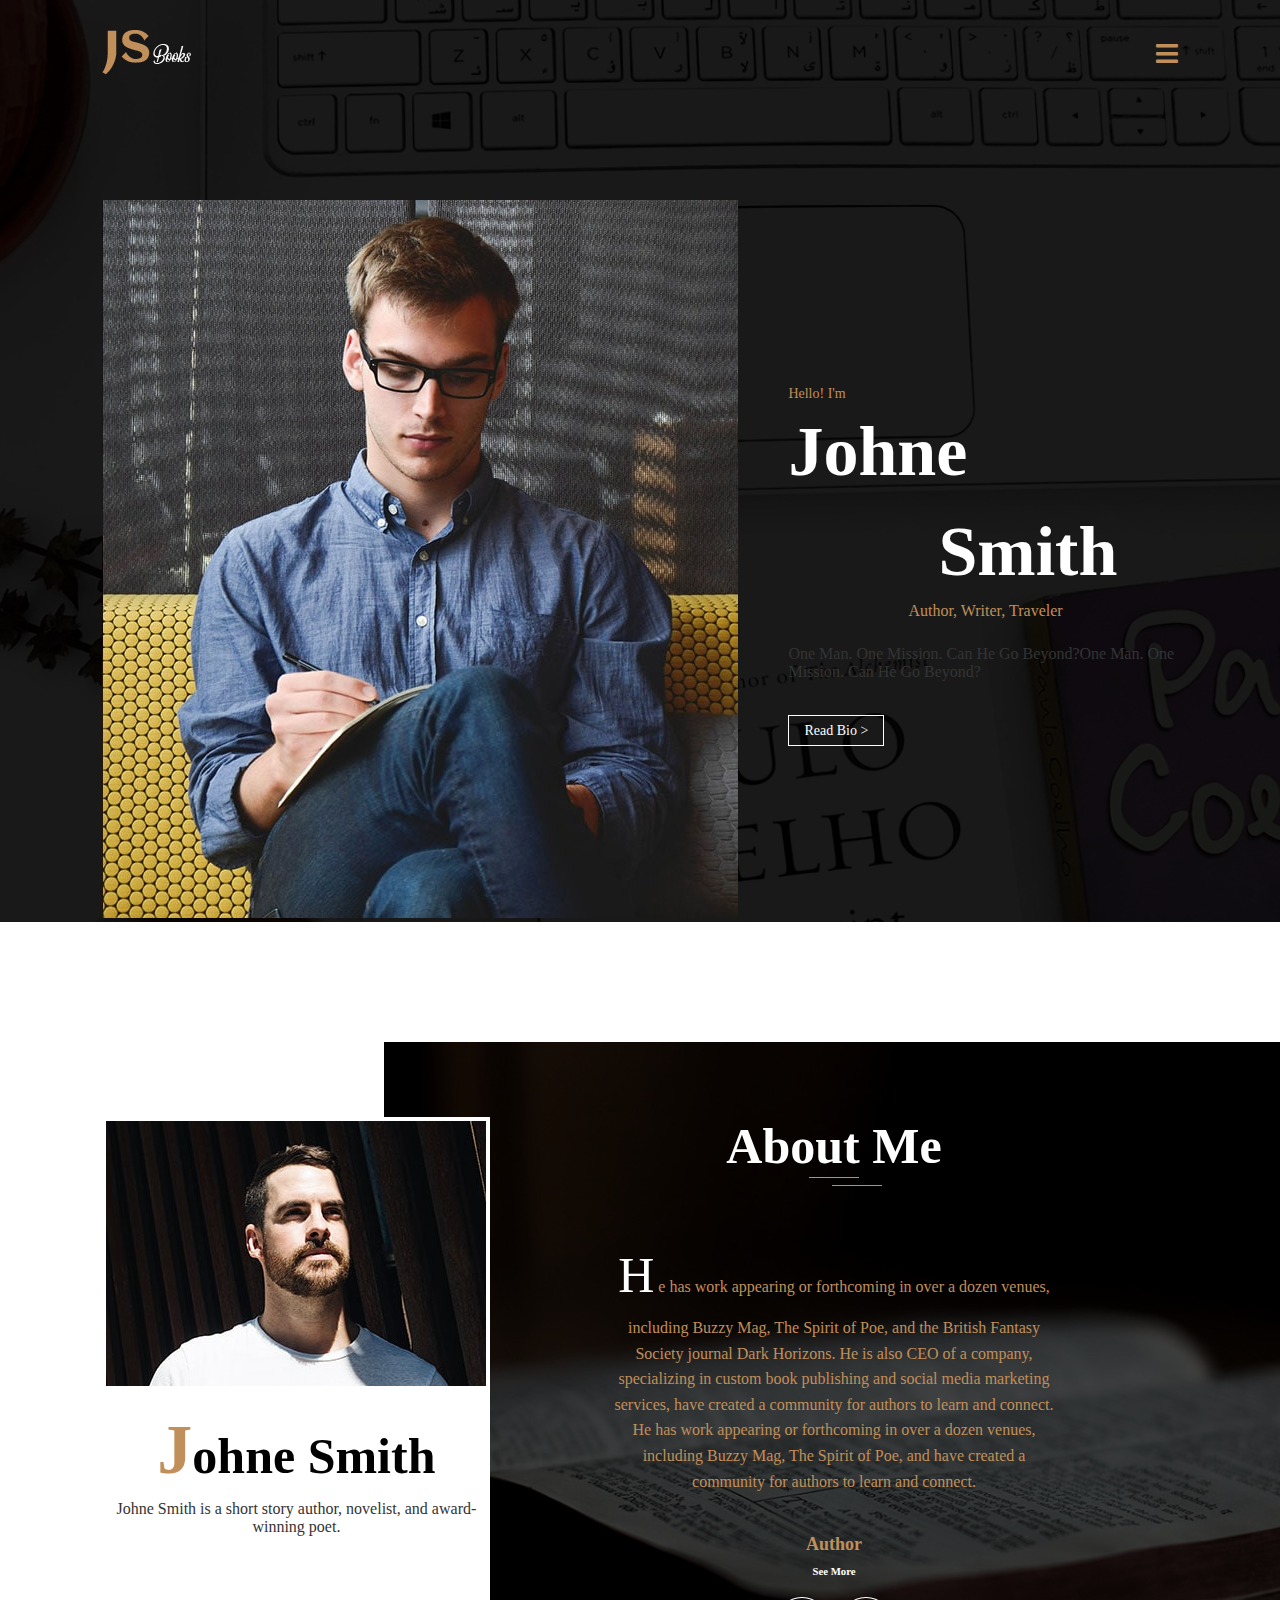
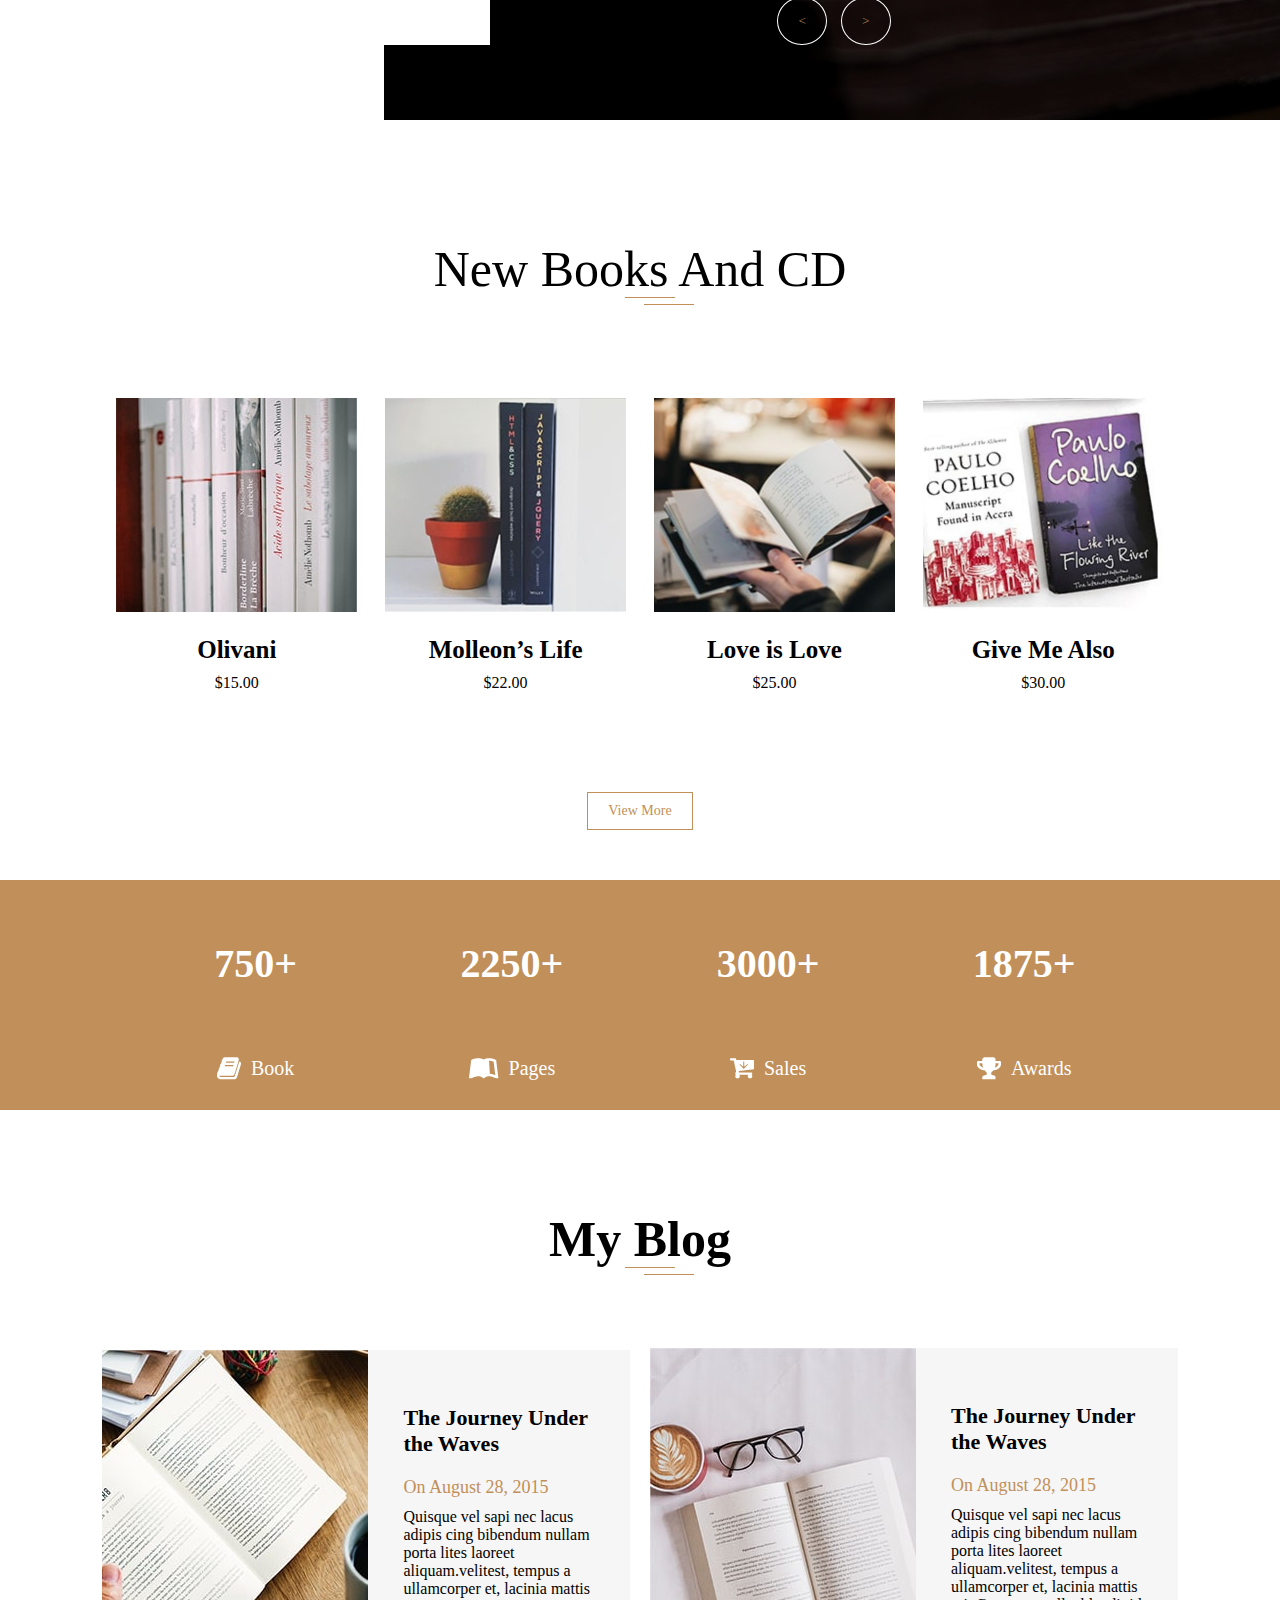
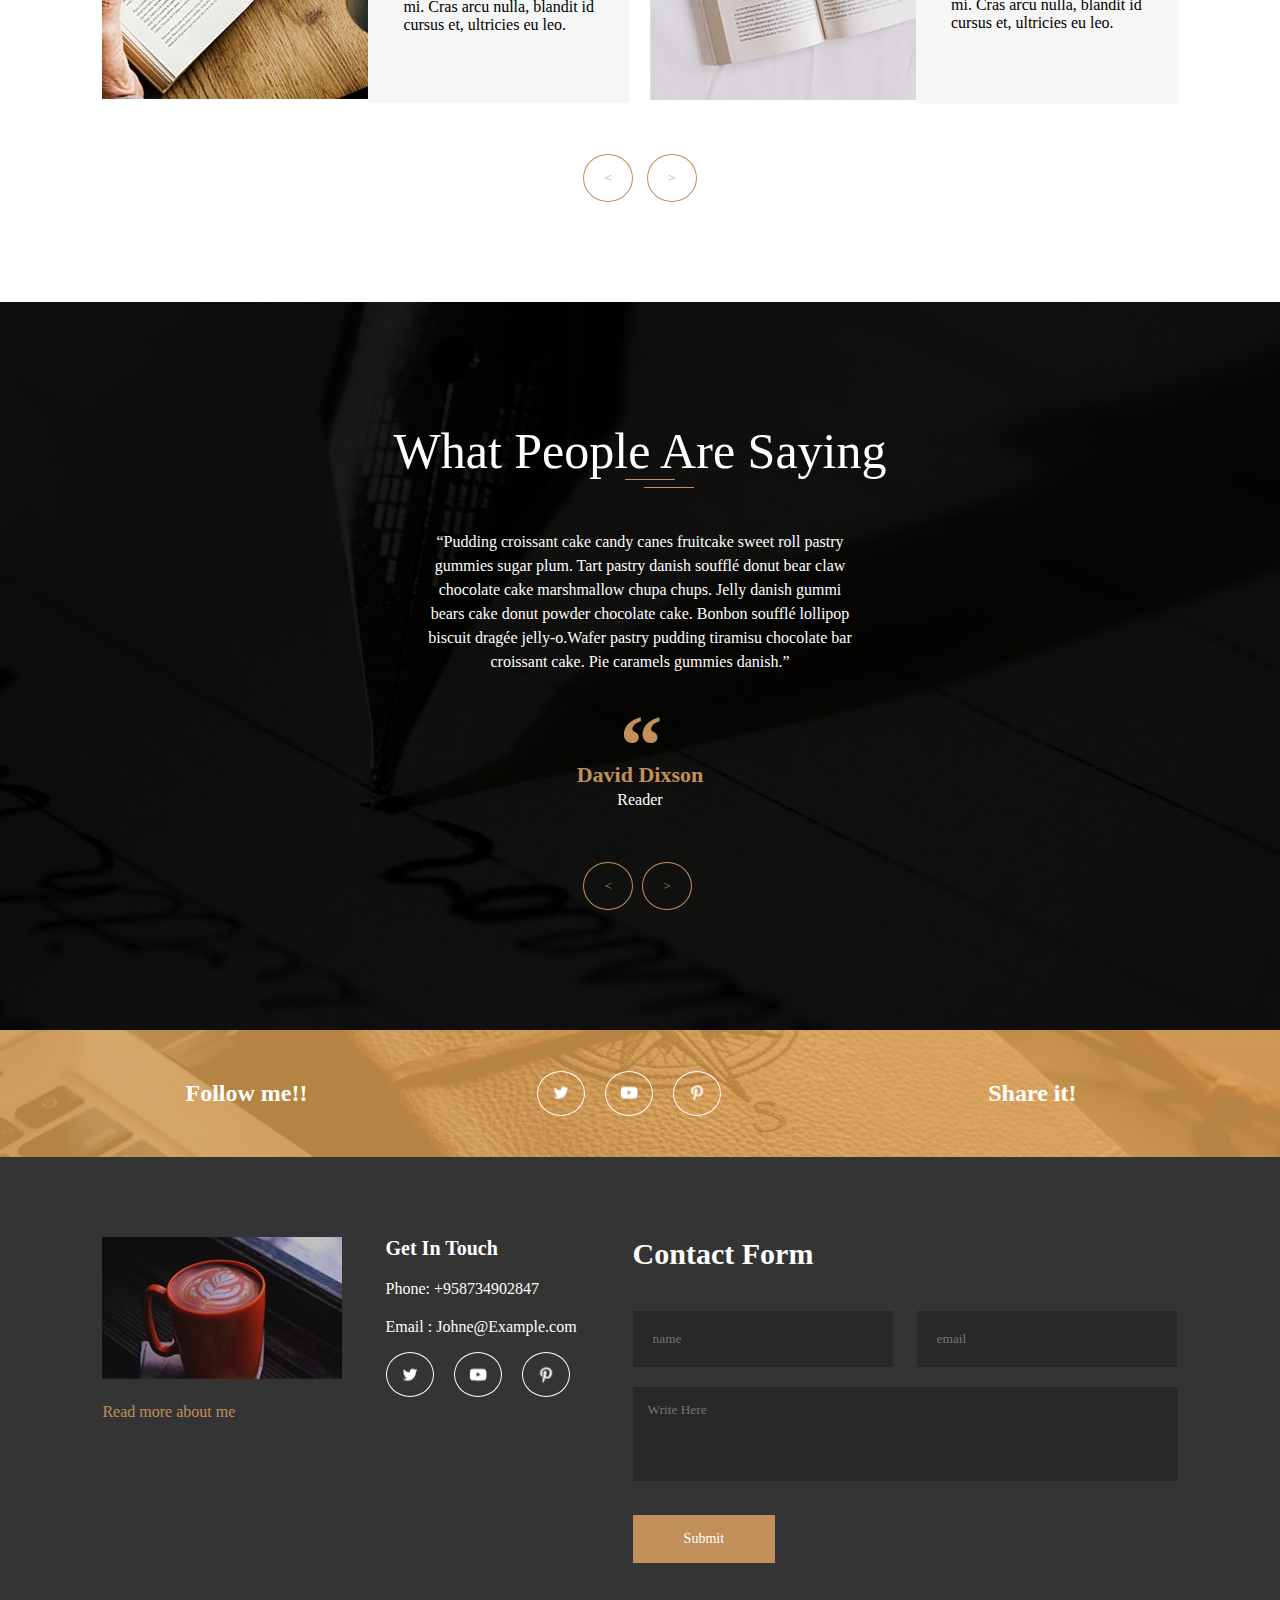
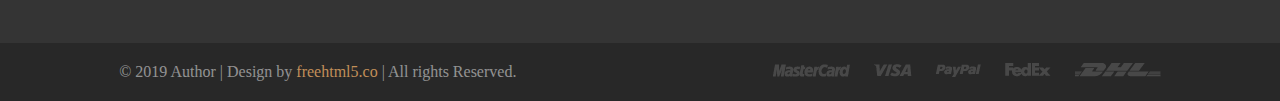
==== index.html @ 366d3dc2 "Initial commit" ====
<!DOCTYPE html>
<html lang="en">

<head>
    <meta charset="UTF-8">
    <meta name="viewport" content="width=device-width, initial-scale=1.0">
    <title>JS</title>
    <link rel="stylesheet" href="css/style.css">
    <link rel="stylesheet" href="css/reuseable.css">
    <link rel="stylesheet" href="css/responsive.css">
    <link rel="stylesheet" href="https://cdnjs.cloudflare.com/ajax/libs/font-awesome/5.15.1/css/all.min.css">
    <link rel="stylesheet" href="https://fontawesome.com/icons/facebook?f=brands&s=solid">
</head>

<body>
    <!--======================== 
        Header section Start
    ======================== -->
    <header class="header">
        <div class="container">
            <div class="navbar">
                <div class="logo">
                    <img src="images/site-logo.png" alt="site logo">
                </div>
                <a href="#" class="menu-icon"><i class="fa fa-bars" aria-hidden="true"></i> </a>
                <a href="#" class="cross-bar"> <i class="fa fa-times" aria-hidden="true"></i> </a>
                <div class="menu">
                    <ul>
                        <li><a href="/index.html">Home</a></li>
                        <li><a href="/about.html">About</a></li>
                        <li><a href="/portfolio.html">Portfolio</a></li>
                        <li><a href="/contact.html">Contact</a></li>
                    </ul>
                </div>
            </div>
        </div>
    </header>
    <!--======================== 
        Banner section Start
    ======================== -->
    <section class="banner">
        <div class="container">
            <div class="img">
                <img src="images/top-banner-author.jpg" alt="my pic">
            </div>
            <div class="txt">
                <span>Hello! I'm</span>
                <h1>Johne</h1>
                <h2>Smith</h2>
                <span>
                    <p> Author, Writer, Traveler</p>
                </span>
                <p>One Man. One Mission. Can He Go Beyond?One Man. One Mission. Can He Go Beyond?</p>
                <div class="btn">
                    <a href="#" class="btns">Read Bio > </a>
                </div>
            </div>
        </div>
    </section>
    <!--======================== 
        About me section Start
    ======================== -->
    <section class="about">
        <div class="container">
            <div class="picture">
                <img src="images/about-me.jpg" alt="">
                <h3><span>J</span>ohne Smith</h3>
                <p>Johne Smith is a short story author, novelist, and award-winning poet.</p>
            </div>
            <div class="txt">
                <h2>About Me</h2>
                <p><span>H</span> e has work appearing or forthcoming in over a dozen venues, including Buzzy Mag,
                    The Spirit of Poe, and the British Fantasy Society journal Dark Horizons. He is also CEO of a
                    company,
                    specializing in custom book publishing and social media marketing services, have created a
                    community for authors to learn and connect.
                    He has work appearing or forthcoming in over a dozen venues, including Buzzy Mag,
                    The Spirit of Poe, and have created a community for authors to learn and connect.
                </p>
                <span>
                    <h4>Author</h4>
                    <h6>See More</h6>
                </span>
                <div class="btn">
                    <button>
                        < </button>
                            <button> > </button>
                </div>
            </div>
        </div>
        <div class="about-back"></div>
    </section>
    <!--======================== 
        portfolio me section Start
    ======================== -->
    <section class="portfolio">
        <div class="container">
            <div class="txt">
                <h2>New Books And CD</h2>
            </div>
            <div class="container2">
                <div class="row">
                    <div class="box">
                        <img src="images/books-1.jpg" alt="">
                        <div class="icon">
                            <img src="images/download.svg" alt="">
                        </div>
                        <h5>Olivani</h5>
                        <span>$15.00</span>
                    </div>
                    <div class="box">
                        <img src="images/books2.png" alt="">
                        <div class="icon">
                            <img src="images/download.svg" alt="">
                        </div>
                        <h5>Molleon’s Life</h5>
                        <span>$22.00</span>
                    </div>
                    <div class="box">
                        <img src="images/books3.png" alt="">
                        <div class="icon">
                            <img src="images/download.svg" alt="">
                        </div>
                        <h5>Love is Love</h5>
                        <span>$25.00</span>
                    </div>
                    <div class="box">
                        <img src="images/books4.png" alt="">
                        <div class="icon">
                            <img src="images/download.svg" alt="">
                        </div>
                        <h5>Give Me Also</h5>
                        <span>$30.00</span>
                    </div>
                </div>
            </div>
            <div class="btn">
                <a href="#" class="btns">View More</a>
            </div>
        </div>
    </section>
    <!--======================== 
        counter section Start
    ======================== -->
    <section class="counter">
        <div class="container">
            <div class="row">
                <div class="txt">
                    <h3 class="counter" data-num="2000">0</h3>
                    <div class="img">
                        <img src="images/counter-1.png" alt="">
                        <p>Book</p>
                    </div>
                </div>
                <div class="txt">
                    <h3 class="counter" data-num="6000">0</h3>
                    <div class="img">
                        <img src="images/counter-2.png" alt="">
                        <p>Pages</p>
                    </div>
                </div>
                <div class="txt">
                    <h3 class="counter" data-num="8000">0</h3>
                    <div class="img">
                        <img src="images/counter-3.png" alt="">
                        <p>Sales</p>
                    </div>
                </div>
                <div class="txt">
                    <h3 class="counter" data-num="5000">0</h3>
                    <div class="img">
                        <img src="images/counter-4.png" alt="">
                        <p>Awards</p>
                    </div>
                </div>
            </div>
        </div>
    </section>
    <!--======================== 
        Blog section Start
    ======================== -->
    <section class="blog">
        <div class="container">
            <div class="txt">
                <h3>My Blog</h3>
            </div>
            <div class="row">
                <div class="box">
                    <div class="img">
                        <img src="images/blog1.jpg" alt="">
                    </div>
                    <div class="box-txt">
                        <h5>The Journey Under the Waves</h5>
                        <span>On August 28, 2015</span>
                        <p>Quisque vel sapi nec lacus adipis cing bibendum nullam porta lites laoreet aliquam.velitest,
                            tempus a ullamcorper et, lacinia mattis mi.
                            Cras arcu nulla, blandit id cursus et, ultricies eu leo.</p>
                    </div>
                </div>
                <div class="box">
                    <div class="img">
                        <img src="images/blog2.jpg" alt="">
                    </div>
                    <div class="box-txt">
                        <h5>The Journey Under the Waves</h5>
                        <span>On August 28, 2015</span>
                        <p>Quisque vel sapi nec lacus adipis cing bibendum nullam porta lites laoreet aliquam.velitest,
                            tempus a ullamcorper et, lacinia mattis mi.
                            Cras arcu nulla, blandit id cursus et, ultricies eu leo.</p>
                    </div>
                </div>
            </div>
            <div class="btn">
                <button>
                    < </button>
                        <button> > </button>
            </div>

        </div>
    </section>
    <!--======================== 
        Review section Start
    ======================== -->
    <section class="review">
        <div class="container">
            <div class="txt">
                <h2>What People Are Saying</h2>
                <p>“Pudding croissant cake candy canes fruitcake sweet roll pastry gummies sugar plum.
                    Tart pastry danish soufflé donut bear claw chocolate cake marshmallow chupa chups.
                    Jelly danish gummi bears cake donut powder chocolate cake. Bonbon soufflé lollipop
                    biscuit dragée jelly-o.Wafer pastry pudding tiramisu chocolate bar croissant cake.
                    Pie caramels gummies danish.”
                </p>
                <img src="images/quotes.svg" alt="">
                <h5>David Dixson</h5>
                <p>Reader</p>
            </div>
            <div class="btn">
                <button>
                    < </button>
                        <button> > </button>
            </div>
        </div>
    </section>
    <!--======================== 
        follow section Start
    ======================== -->
    <section class="follow">
        <div class="container">
            <div class="row">
                <div class="txt">
                    <h4>Follow me!!</h4>
                </div>
                <div class="txt">
                    <a href="#">
                        <img src="images/social-twitter.png" alt="">
                    </a>
                    <a href="#">
                        <img src="images/social-youtube.png" alt="">
                    </a>
                    <a href="#">
                        <img src="images/social-pinterest.png" alt="">
                    </a>
                </div>
                <div class="txt">
                    <h4>Share it!</h4>
                </div>
            </div>
        </div>
    </section>
    <!--======================== 
        footer section Start
    ======================== -->
    <section class="footer">
        <div class="container">
            <div class="row">
                <div class="img">
                    <img src="images/footer-img.jpg" alt="">
                    <p>Read more about me</p>
                </div>
                <div class="txt">
                    <h5>Get In Touch</h5>
                    <p>Phone: +958734902847</p>
                    <p>Email : Johne@Example.com</p>
                    <div class="icon">
                        <a href="#">
                            <img src="images/social-twitter.png" alt="">
                        </a>
                        <a href="#">
                            <img src="images/social-youtube.png" alt="">
                        </a>
                        <a href="#">
                            <img src="images/social-pinterest.png" alt="">
                        </a>
                    </div>
                </div>
                <div class="form">
                    <h4>Contact Form</h4>
                    <form action="https://formspree.io/f/xbjndqvo" method="POST">
                        <div class="input">
                            <input name="name" type="name" placeholder="name" required autocomplete="off">
                            <input name="email" type="email" placeholder="email" required autocomplete="off">
                        </div>
                        <textarea name="message" rows="4" placeholder="Write Here" required
                            autocomplete="off"></textarea>
                        <div class="btn">
                            <button class="btns" type="submit">Submit</button>
                        </div>
                    </form>
                </div>
            </div>
        </div>
    </section>
    <!--======================== 
        footer last section Start
    ======================== -->
    <section class="last">
        <div class="container">
            <div class="row">
                <div class="txt">
                    <p>© 2019 Author | Design by <span>freehtml5.co</span> | All rights Reserved.</p>
                </div>
                <div class="card">
                    <img src="images/footer-mastercard.png" alt="">
                    <img src="images/footer-visa.png" alt="">
                    <img src="images/footer-paypal.png" alt="">
                    <img src="images/footer-fedex.png" alt="">
                    <img src="images/footer-dhl.png" alt="">
                </div>
            </div>
        </div>
    </section>

    <script src="js/script.js"></script>

</body>

</html>
---- css/style.css ----
* {
    margin: 0;
    padding: 0;
    box-sizing: border-box;
    font-family: Georgia, 'Times New Roman', Times, serif;
}

/*====================
 header section start 
 =====================*/

.header {
    position: absolute;
    z-index: 2;
    width: 100%;
    padding-top: 30px;
}

.header .container {
    max-width: 84%;
    margin: 0 auto;
}

.header .navbar {
    display: flex;
    align-items: center;
    justify-content: space-between;
}


.header .menu {
   position: fixed;
   display: none;
   top: 0;
   left: 0;
   right: 0;
   background-color: var(--background);
}

.header .menu-icon {
    color: var(--brown);
    font-size: 25px;
}

.header .menu.d-menu {
    display: block;
}

.header .cross-bar {
    color: var(--brown);
    position: absolute;
    display: none;
    top: 24px;
    right: 40px;
    font-size: 30px;
}


.header .cross-bar.d-cross {
    display: block;
    z-index: 5;
}

.header .menu ul {
    height: 100vh;
    display: flex;
    align-items: center;
    justify-content: center;
    flex-direction: column;
    list-style: none;
}

.header .menu li {
    margin-bottom: 80px;
}

.header .menu li:last-child {
    margin-bottom: 0;
}

.header .menu li a {
    padding: 10px 50px;
    border: 1px solid var(--white);
    border-radius: 20px;
    font-size: 16px;
    font-weight: 400;
    color: var(--white);
    text-decoration: none;
    -webkit-border-radius: 20px;
    -moz-border-radius: 20px;
    -ms-border-radius: 20px;
    -o-border-radius: 20px;
}

.header .menu li a:hover {
    background: var(--brown);
    border: 1px solid var(--brown);
    color: var(--white);
}

/*====================
 Banner section start 
 =====================*/

.banner {
    position: relative;
    background: url(../images/top-banner-bckg.jpg);
    background-position: center;
    background-size: cover;
    padding-top: 200px;
}

.banner::after {
    position: absolute;
    content: '';
    top: 0;
    width: 100%;
    height: 100%;
    background-color: var(--background);
}

.banner .container {
    position: relative;
    z-index: 1;
    max-width: 84%;
    margin: 0 auto;
    display: flex;
    align-items: center;
}

.banner .txt {
    padding-left: 50px;
}

.banner .txt span {
    font-size: 14px;
    color: var(--brown);
}

.banner .txt h1 {
    font-size: 70px;
    color: var(--white);
    padding-top: 10px;
}

.banner .txt h2 {
    font-size: 70px;
    color: var(--white);
    padding-top: 20px;
    margin-left: 150px;
}

.banner .txt span p {
    padding-top: 10px;
    margin-left: 120px;
    color: var(--brown);
}

.banner .txt p {
    padding-top: 25px;
    font-size: 16px;
    color: var(--gray);
}

.banner .btn {
    margin-top: 40px;
}

/*====================
 About me section start 
 =====================*/

.about {
    position: relative;
    margin: 195px 0;
}

.about .container {
    max-width: 84%;
    margin: 0 auto;
    display: flex;
    justify-content: space-between;
}

.about .picture {
    width: 390px;
    padding: 4px;
    background-color: var(--white);
    text-align: center;
}

.about .picture h3 {
    margin-top: 20px;
    color: var(--black);
    font-size: 50px;
    margin-bottom: 10px;
}

.about .picture h3 span {
    color: var(--brown);
    font-size: 70px;
}

.about .picture p {
    color: var(--gray);
}

.about .txt {
    position: relative;
    text-align: center;
}


.about .txt h2 {
    position: relative;
    font-size: 50px;
    color: var(--white);
    margin-bottom: 40px;
    padding-bottom: 20px;
}

.about .txt h2::after {
    position: absolute;
    content: '';
    width: 50px;
    height: 1px;
    top: 68px;
    left: 45px;
    right: 0;
    background: var(--brown);
    margin: 0 auto;
}

.about .txt h2::before {
    position: absolute;
    content: "";
    width: 50px;
    height: 1px;
    top: 60px;
    left: 0;
    right: 0;
    background: var(--brown);
    margin: 0px auto;
}

.about .txt p {
    max-width: 65%;
    line-height: 1.6;
    margin: 0 auto;
    color: var(--brown);
}

.about .txt p span {
    font-size: 50px;
    color: var(--white);
}

.about .txt span h4 {
    font-size: 18px;
    color: var(--brown);
    margin-top: 40px;
}

.about .txt h6 {
    margin-top: 10px;
    color: var(--white);
}

.about .about-back {
    position: absolute;
    width: 70%;
    height: calc(100% + 150px);
    z-index: -1;
    right: 0;
    top: -75px;
    background: url(../images/about-me-bckg.jpg);
    background-position: center;
    background-size: cover;
}

.about .about-back::after {
    position: absolute;
    content: '';
    top: 0;
    right: 0;
    width: 100%;
    height: 100%;
    background-color: var(--background-new);
}

.about .btn {
    margin-top: 20px;
}

.about .btn button {
    margin-right: 5px;
    padding: 15px 20px;
    border: 1px solid var(--white);
    border-radius: 50%;
    -webkit-border-radius: 50%;
    -moz-border-radius: 50%;
    -ms-border-radius: 50%;
    -o-border-radius: 50%;
    background-color: transparent;
    color: var(--brown);
    cursor: pointer;
}

.about .btn button:last-child {
    margin-right: 0;
    margin-left: 5px;
}

.about .btn button:hover {
    background-color: var(--brown);
    color: var(--white);
    border: 1px solid var(--brown);
}

/*====================
 portfolio me section start 
 =====================*/

.portfolio {
    position: relative;
    margin-top: 50px;
}

.portfolio .container {
    max-width: 84%;
    margin: 0 auto;
}

.portfolio .txt {
    text-align: center;
    margin-bottom: 70px;
}

.portfolio .txt h2 {
    font-size: 50px;
    font-weight: 500;
    color: var(--black);
    position: relative;
}

.portfolio .txt h2::after {
    position: absolute;
    content: '';
    width: 50px;
    height: 1px;
    bottom: 0;
    left: 20px;
    right: 0;
    background: var(--brown);
    margin: 0 auto;
}

.portfolio .txt h2::before {
    position: absolute;
    content: '';
    width: 50px;
    height: 1px;
    bottom: 0;
    top: 64px;
    left: 58px;
    right: 0;
    background: var(--brown);
    margin: 0 auto;
}

.portfolio .container2 {
    margin: 100px auto;
}

.portfolio .row {
    display: flex;
    align-items: center;
}

.portfolio .box {
    width: 25%;
    text-align: center;
}

.portfolio .box h5 {
    font-size: 25px;
    padding-top: 20px;
    padding-bottom: 10px;
}

.portfolio .box {
    position: relative;
}

.portfolio .icon {
    display: flex;
    align-items: center;
    justify-content: center;
}

.portfolio .icon {
    position: absolute;
    width: 241px;
    height: 214px;
    top: 0;
    left: 0;
    right: 0;
    background-color: var(--hover);
    margin: 0 auto;
    opacity: 0;
}

.portfolio .box:hover .icon {
    opacity: 1;
    transition: 0.4s;
    -webkit-transition: 0.4s;
    -moz-transition: 0.4s;
    -ms-transition: 0.4s;
    -o-transition: 0.4s;
    cursor: pointer;
}

.portfolio .btn {
    display: flex;
    justify-content: center;
    margin-bottom: 50px;
}

.portfolio .btns {
    padding: 10px 20px;
    border: 1px solid var(--brown);
    text-align: center;
    text-decoration: none;
    color: var(--brown);
    font-size: 14px;
    font-weight: 400;
}

/*====================
 counter section start 
 =====================*/

.counter {
    position: relative;
    background: var(--brown);
    padding: 30px;
}

.counter .container {
    max-width: 84%;
    margin: 0 auto;
}

.counter .row {
    display: flex;
    align-items: center;
}

.counter .txt {
    width: 25%;
    text-align: center;
}

.counter .txt h3 {
    font-size: 40px;
    color: var(--white);
    margin-bottom: 40px;
}

.counter .txt p {
    font-size: 20px;
    color: var(--white);
}

.counter .txt i {
    font-size: 25px;
    color: var(--white);
}

.counter .img {
    display: flex;
    align-items: center;
    justify-content: center;
}

.counter .img img {
    margin-right: 10px;
}

/*====================
 Blog section start 
 =====================*/

.blog {
    position: relative;
    margin: 100px 0;
}

.blog .container {
    max-width: 84%;
    margin: 0 auto;
}

.blog .txt {
    text-align: center;
}

.blog .txt h3 {
    font-size: 50px;
    color: var(--black);
    position: relative;
}

.blog .txt h3::before {
    position: absolute;
    content: '';
    width: 50px;
    height: 1px;
    top: 64px;
    left: 58px;
    right: 0;
    background: var(--brown);
    margin: 0 auto;
}

.blog .txt h3::after {
    position: absolute;
    content: '';
    width: 50px;
    height: 1px;
    bottom: 0;
    left: 20px;
    right: 0;
    background: var(--brown);
    margin: 0 auto;
}

.blog .row {
    display: flex;
    align-items: center;
    margin-top: 80px;
}

.blog .row .box {
    display: flex;
    margin-right: 20px;
}

.blog .row .box:last-child {
    margin-right: 0;
}

.blog .box-txt {
    padding: 35px;
    background-color: var(--light-gray);
}

.blog .box-txt h5 {
    font-size: 22px;
    margin: 20px 0;
}

.blog .box-txt span {
    font-size: 18px;
    color: var(--brown);
}

.blog .box-txt p {
    margin-top: 10px;
}

.blog .btn {
    text-align: center;
    margin-top: 50px;
}

.blog .btn button {
    margin-right: 5px;
    padding: 15px 20px;
    border: 1px solid var(--brown);
    border-radius: 50%;
    -webkit-border-radius: 50%;
    -moz-border-radius: 50%;
    -ms-border-radius: 50%;
    -o-border-radius: 50%;
    background-color: transparent;
    color: var(--brown);
    cursor: pointer;
}

.blog .btn button:last-child {
    margin-right: 0;
    margin-left: 5px;
}

.blog .btn button:hover {
    background-color: var(--brown);
    color: var(--white);
    border: 1px solid var(--brown);
}

/*====================
 Review section start 
 =====================*/

.review {
    position: relative;
    background: url(../images/quotes-bckg.jpg);
    background-position: center;
    background-size: cover;
    background-repeat: no-repeat;
    padding: 120px 0;
}

.review::after {
    position: absolute;
    content: '';
    width: 100%;
    height: 100%;
    top: 0;
    background: var(--background);
}

.review .container {
    max-width: 84%;
    margin: 0 auto;
    position: relative;
    z-index: 1;
}

.review .txt {
    text-align: center;
}

.review .txt h2 {
    position: relative;
    font-size: 50px;
    font-weight: 400;
    color: var(--white);
    margin-bottom: 50px;
}

.review .txt h2::before {
    position: absolute;
    content: '';
    width: 50px;
    height: 1px;
    bottom: 0;
    top: 65px;
    left: 58px;
    right: 0;
    background: var(--brown);
    margin: 0 auto;
}

.review .txt h2::after {
    position: absolute;
    content: '';
    width: 50px;
    height: 1px;
    bottom: 0;
    left: 20px;
    right: 0;
    background: var(--brown);
    margin: 0 auto;
}

.review .txt h5 {
    font-size: 22px;
    color: var(--brown);
    margin-top: 10px;
}

.review .txt p {
    max-width: 40%;
    margin: 0 auto;
    font-size: 16px;
    color: var(--white);
    line-height: 1.5;
}

.review .txt img {
    margin-top: 40px;
}

.review .btn {
    text-align: center;
    margin-top: 50px;
}

.review .btn button {
    margin-right: 5px;
    padding: 15px 20px;
    border: 1px solid var(--brown);
    border-radius: 50%;
    -webkit-border-radius: 50%;
    -moz-border-radius: 50%;
    -ms-border-radius: 50%;
    -o-border-radius: 50%;
    background-color: transparent;
    color: var(--brown);
    cursor: pointer;
}

.review.btn button:last-child {
    margin-right: 0;
    margin-left: 5px;
}

.review .btn button:hover {
    background-color: var(--brown);
    color: var(--white);
    border: 1px solid var(--brown);
}

/*====================
 follow section start 
 =====================*/
.follow {
    position: relative;
    background: url(../images/social-bckg.jpg);
    background-position: center;
    background-size: cover;
    background-repeat: no-repeat;
    padding: 50px;
}

.follow::after {
    position: absolute;
    content: '';
    top: 0;
    left: 0;
    right: 0;
    width: 100%;
    height: 100%;
    margin: 0 auto;
    background: var(--brown-back);
}

.follow .container {
    position: relative;
    z-index: 1;
}

.follow .row {
    display: flex;
    align-items: center;
}

.follow .txt {
    text-align: center;
    width: 33.3%;
}

.follow .txt h4 {
    font-size: 24px;
    color: var(--white);
}

.follow .txt a {
    position: relative;
    padding: 13px 23px;
    border: 1px solid var(--white);
    border-radius: 50%;
    margin-right: 20px;
    -webkit-border-radius: 50%;
    -moz-border-radius: 50%;
    -ms-border-radius: 50%;
    -o-border-radius: 50%;
}

.follow .txt a img {
    position: absolute;
    top: 50%;
    transform: translate(-50%, -50%);
    -webkit-transform: translate(-50%, -50%);
    -moz-transform: translate(-50%, -50%);
    -ms-transform: translate(-50%, -50%);
    -o-transform: translate(-50%, -50%);
}

.follow .txt a:hover {
    background-color: var(--gray);
    border: 1px solid var(--brown);
}

/*====================
 footer section start 
 =====================*/
.footer {
    position: relative;
    background: var(--gray);
    padding: 80px 0;
}

.footer .container {
    max-width: 84%;
    margin: 0 auto;
}

.footer .row {
    display: flex;
    justify-content: space-between;
}



.footer .img p {
    margin-top: 20px;
    color: var(--brown);
}



.footer .txt h5 {
    font-size: 20px;
    margin-bottom: 20px;
    color: var(--white);
}

.footer .txt p {
    margin-bottom: 20px;
    color: var(--white);
}

.footer .icon {
    margin-top: 30px;
}

.footer .icon a {
    position: relative;
    padding: 13px 23px;
    border: 1px solid var(--white);
    border-radius: 50%;
    margin-right: 20px;
    -webkit-border-radius: 50%;
    -moz-border-radius: 50%;
    -ms-border-radius: 50%;
    -o-border-radius: 50%;
}

.footer .icon a img {
    position: absolute;
    top: 50%;
    transform: translate(-50%, -50%);
    -webkit-transform: translate(-50%, -50%);
    -moz-transform: translate(-50%, -50%);
    -ms-transform: translate(-50%, -50%);
    -o-transform: translate(-50%, -50%);
}

.footer .icon a:hover {
    background-color: var(--brown);
    border: 1px solid var(--brown);
}



.footer .form h4 {
    font-size: 30px;
    margin-bottom: 40px;
    color: var(--white);
}

.footer .input {
    margin-bottom: 20px;
}

.footer .input input {
    background: #282828;
    border: none;
    width: 260px;
    padding: 20px;
    color: var(--white);
    margin-right: 20px;
}

.footer .input input:last-child {
    margin-right: 0;
}

.footer .form textarea {
    background: #282828;
    border: none;
    width: 545px;
    padding: 15px;
    color: var(--white);
    margin-bottom: 30px;
    resize: none;
}

.footer .btn {
    display: flex;
}

.footer .btns {
    padding: 15px 50px;
    background: var(--brown);
    border: 1px solid var(--brown);
}

.footer .btns:hover {
    background: var(--gray);
    border: 1px solid var(--white);
}

/*====================
 footer last section start 
 =====================*/
.last {
    position: relative;
    padding: 20px;
    background: #282828;
}

.last .container {
    max-width: 84%;
    margin: 0 auto;
}

.last .row {
    display: flex;
    justify-content: space-between;
}

.last .txt p {
    color: var(--light-gray);
}

.last .txt p span {
    color: var(--brown);
}

.last .card img {
    margin-right: 20px;
}

.last .card img:last-child {
    margin-right: 0;
}
---- css/reuseable.css ----
:root {
    --black: black;
    --white: white;
    --spacial: rgb(228, 186, 124);
    --gray: #343434;
    --light-gray: rgba(238, 238, 238, 0.548);
    --brown: #c18f59;
    --background: rgba(0, 0, 0, 0.9);
    --background-new: rgba(0, 0, 0, 0.7);
    --hover: rgba(0, 0, 0, 0.7);
    --brown-back: rgba(226, 164, 82, 0.8);
}

.btns {
    padding: 7px 15px;
    border: 1px solid var(--white);
    text-decoration: none;
    color: var(--white);
    font-size: 14px;
    cursor: pointer;
}

.btns:hover {
    background-color: var(--brown);
    color: var(--white);
    border: 1px solid var(--brown);
}
/*====================
 header section start 
 =====================*/

 .pages-header {
    position: relative;
    padding: 20px;
}

.pages-header .container {
    max-width: 84%;
    margin: 0 auto;
}

.pages-header .navbar {
    display: flex;
    align-items: center;
    justify-content: space-between;
}


.pages-header .menu {
   position: fixed;
   display: none;
   top: 0;
   left: 0;
   right: 0;
   background-color: var(--background);
   z-index: 2;
}

.pages-header .menu-icon {
    color: var(--brown);
    font-size: 25px;
}

.pages-header .menu.d-menu {
    display: block;
}

.pages-header .cross-bar {
    color: var(--brown);
    position: absolute;
    display: none;
    top: 24px;
    right: 40px;
    font-size: 30px;
}


.pages-header .cross-bar.d-cross {
    display: block;
    z-index: 5;
}

.pages-header .menu ul {
    height: 100vh;
    display: flex;
    align-items: center;
    justify-content: center;
    flex-direction: column;
    list-style: none;
}

.pages-header .menu li {
    margin-bottom: 80px;
}

.pages-header .menu li:last-child {
    margin-bottom: 0;
}

.pages-header .menu li a {
    padding: 10px 50px;
    border: 1px solid var(--white);
    border-radius: 20px;
    font-size: 16px;
    font-weight: 400;
    color: var(--white);
    text-decoration: none;
    -webkit-border-radius: 20px;
    -moz-border-radius: 20px;
    -ms-border-radius: 20px;
    -o-border-radius: 20px;
}

.pages-header .menu li a:hover {
    background: var(--brown);
    border: 1px solid var(--brown);
    color: var(--white);
}
---- css/responsive.css ----
@media(max-width:1234px) {

    /*====================
 header section start 
 =====================*/
    .header {
        flex-wrap: wrap;
    }

    .header .menu {
        max-width: 100%;
    }

    /*====================
 banner section start 
 =====================*/
    .banner .container {
        flex-wrap: wrap;
        max-width: 92%;
    }

    .banner .img {
        width: 100%;
    }

    .banner .img img {
        width: 100%;
    }

    .banner .txt {
        width: 100%;
        padding-left: 0;
        padding-top: 64px;
        padding-bottom: 64px;
    }

    /*====================
 About me section start 
 =====================*/
    .about .container {
        flex-wrap: wrap;
        max-width: 98%;
    }

    .about .picture {
        flex-wrap: wrap;
        max-width: 80%;
        margin: 0 auto;
        padding: 4px;
        padding-bottom: 50px;
    }

    .about .picture img {
        width: 100%;
    }

    .about .txt {
        max-width: 100%;
        margin-top: 50px;
    }

    .about .txt p {
        max-width: 90%;
    }

    .about .txt h2 {
        padding-bottom: 0;
    }

    .about .about-back {
        width: 100%;
    }

    /*====================
 portfolio section start 
 =====================*/

    .portfolio .container {
        max-width: 96%;
    }

    .portfolio .txt {
        width: 100%;
    }

    .portfolio .txt h2 {
        font-size: 38px;
    }

    .portfolio .txt h2::before {
        top: 50px;
    }

    .portfolio .container2 {
        max-width: 96%;
    }

    .portfolio .row {
        flex-wrap: wrap;
    }

    .portfolio .row .box {
        width: 100%;
        margin-bottom: 30px;
    }

    .portfolio .row .box:last-child {
        margin-bottom: 0;
    }


    /*====================
 counter section start 
 =====================*/
    .counter {
        padding: 40px 0;
    }

    .counter .container {
        max-width: 98%;
        flex-wrap: wrap;
    }

    .counter .row {
        flex-direction: column;
    }

    .counter .txt {
        margin-bottom: 40px;
    }

    .counter .txt h3 {
        margin-bottom: 10px;
    }

    /*====================
 blog section start 
 =====================*/

    .blog .row {
        flex-wrap: wrap;
        flex-direction: column;
    }

    .blog .box {
        flex-wrap: wrap;
        flex-direction: column;
    }

    .blog .box:first-child {
        margin-right: 0;
        margin-bottom: 30px;
        max-width: min-content;
    }

    .blog .box:last-child {
        max-width: min-content;
    }

    .blog .box-txt {
        text-align: center;
    }

    /*====================
 reviwes section start 
 =====================*/
    .review .container {
        max-width: 96%;
        flex-wrap: wrap;
    }

    .review .txt h2 {
        font-size: 27px;
    }

    .review .txt p {
        max-width: 90%;
    }

    .review .txt h2::before {
        top: 38px;
        left: 71px;
    }

    /*====================
 follow section start 
 =====================*/
    .follow {
        padding: 30px 0;
    }

    .follow .container {
        flex-wrap: wrap;
    }

    .follow .row {
        flex-direction: column;
    }

    .follow .row .txt {
        margin-bottom: 50px;
        width: 100%;
    }

    .follow .row .txt:last-child {
        margin-bottom: 0;
    }

    .follow .row .txt h4 {
        font-size: 18px;
    }

    /*====================
 footer section start 
 =====================*/
    .footer .container {
        flex-wrap: wrap;
        max-width: 80%;
    }

    .footer .row {
        flex-wrap: wrap;
        flex-direction: column;
    }

    .footer .row .img {
        padding-bottom: 50px;
    }

    .footer .row .txt {
        padding-bottom: 50px;
    }

    .footer .row .form {
        flex-wrap: wrap;
    }

    .footer .row .input input {
        margin-bottom: 20px;
        width: 300px;
    }

    .footer .row .input input:last-child {
        margin-bottom: 0;
    }

    .footer .form textarea {
        width: 320px;
        height: 100px;
    }

    /*====================
 last section start 
 =====================*/
    .last {
        padding: 30px 0;
    }

    .last .container {
        flex-wrap: wrap;
        max-width: 90%;
    }

    .last .row {
        flex-direction: column;
    }

    .last .row .txt {
        margin-bottom: 20px;
        font-size: 12px;
    }
}
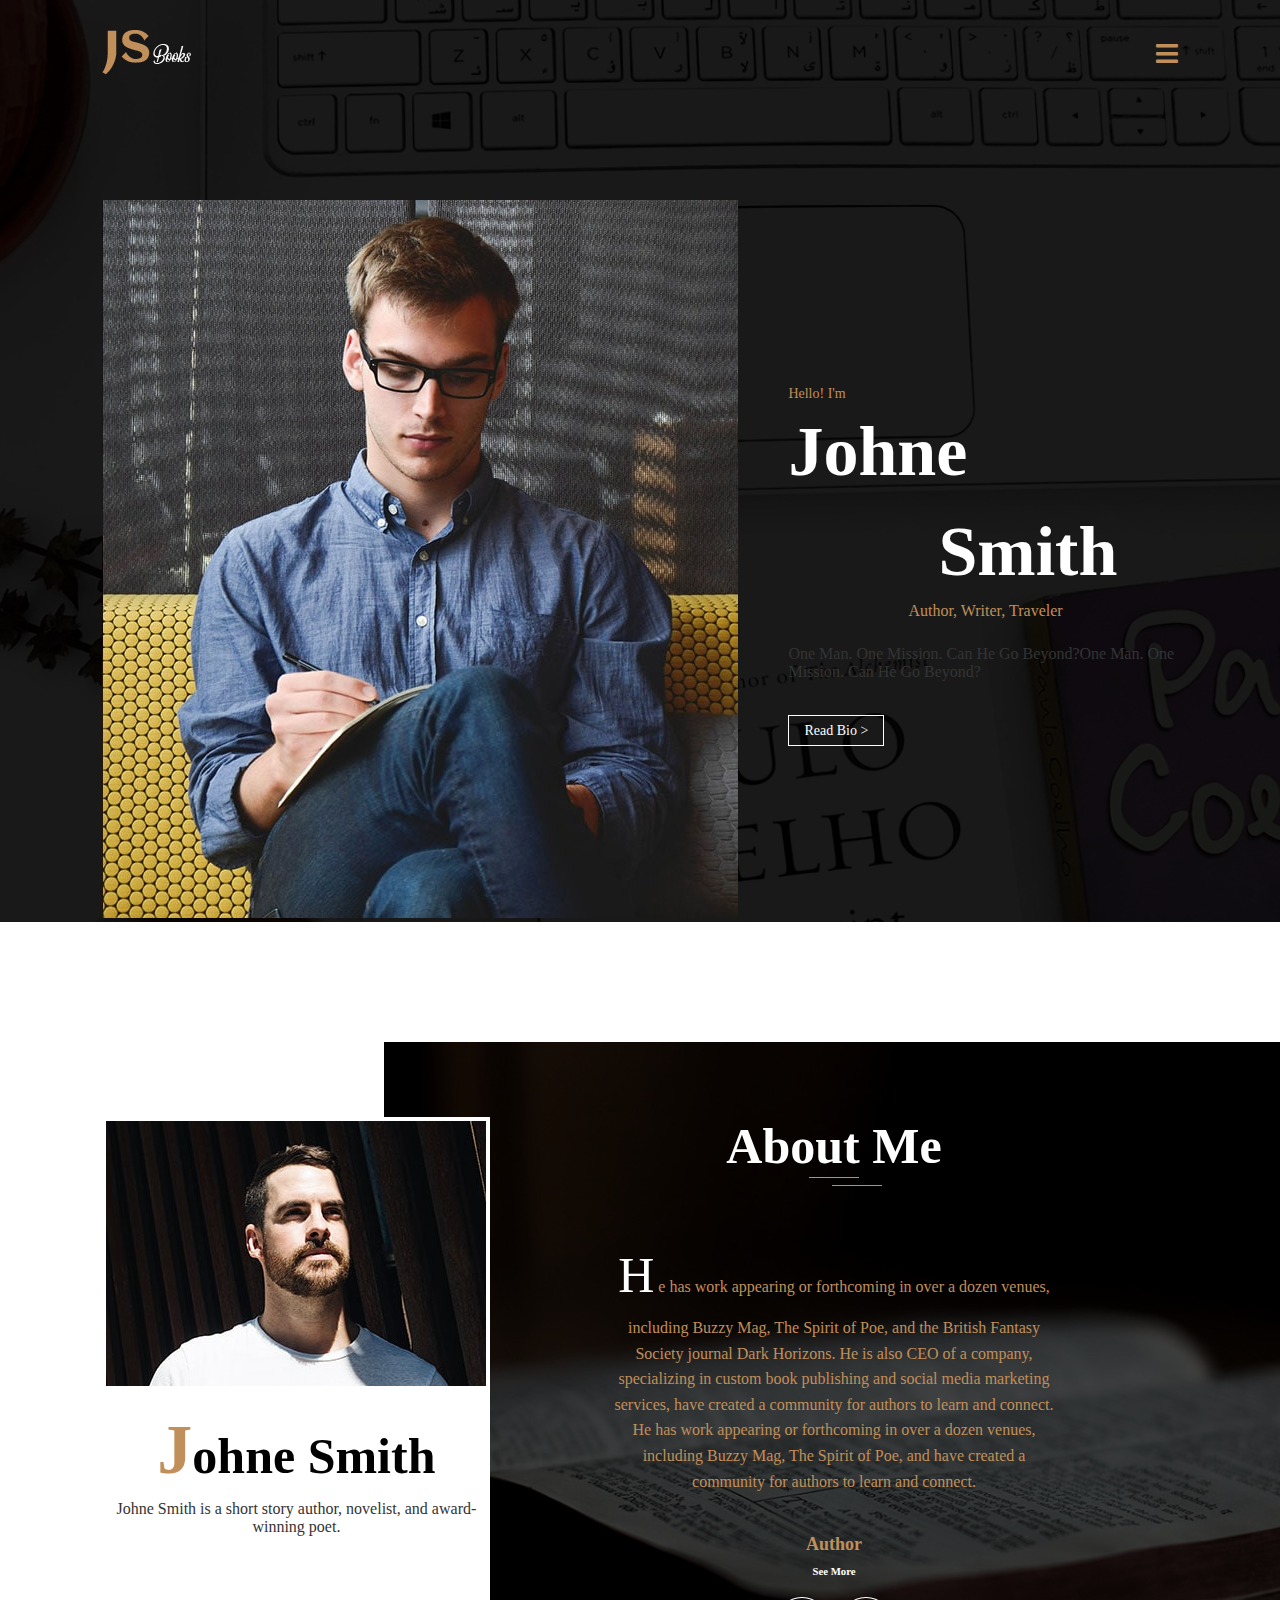
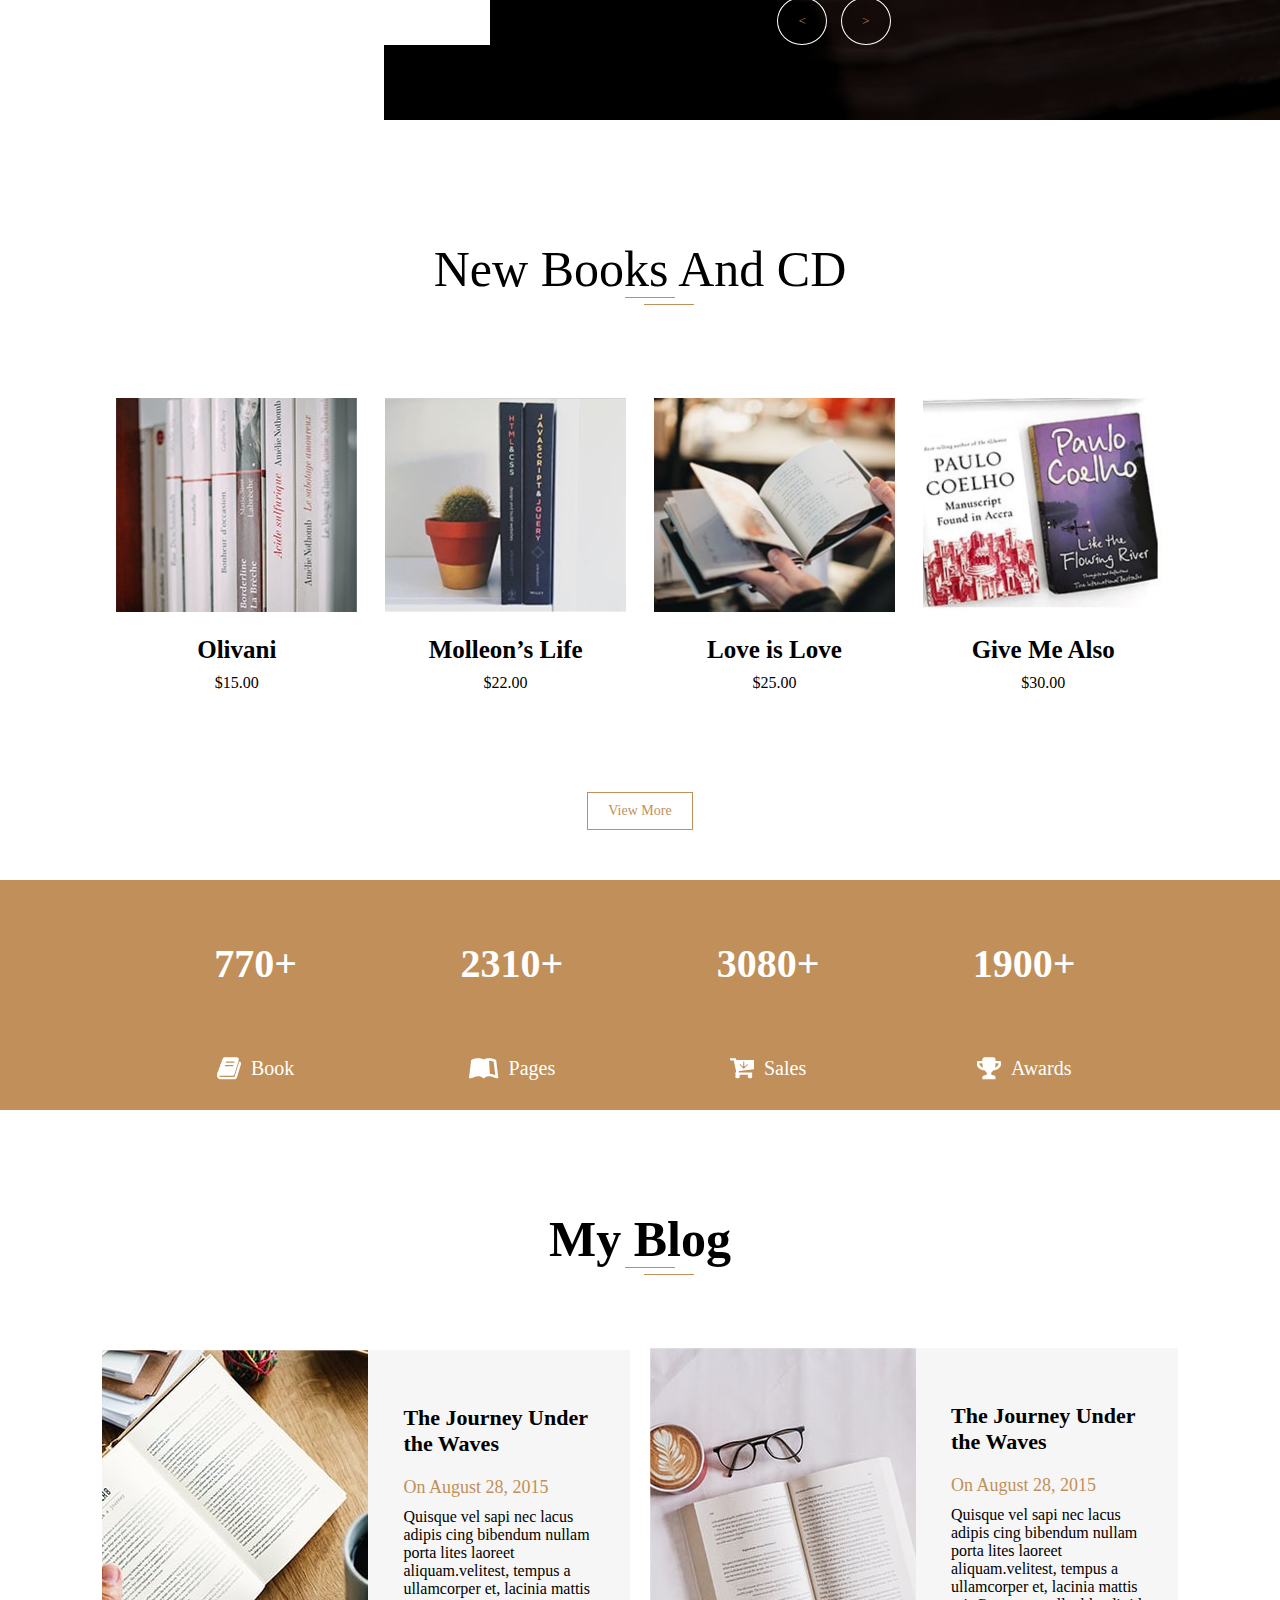
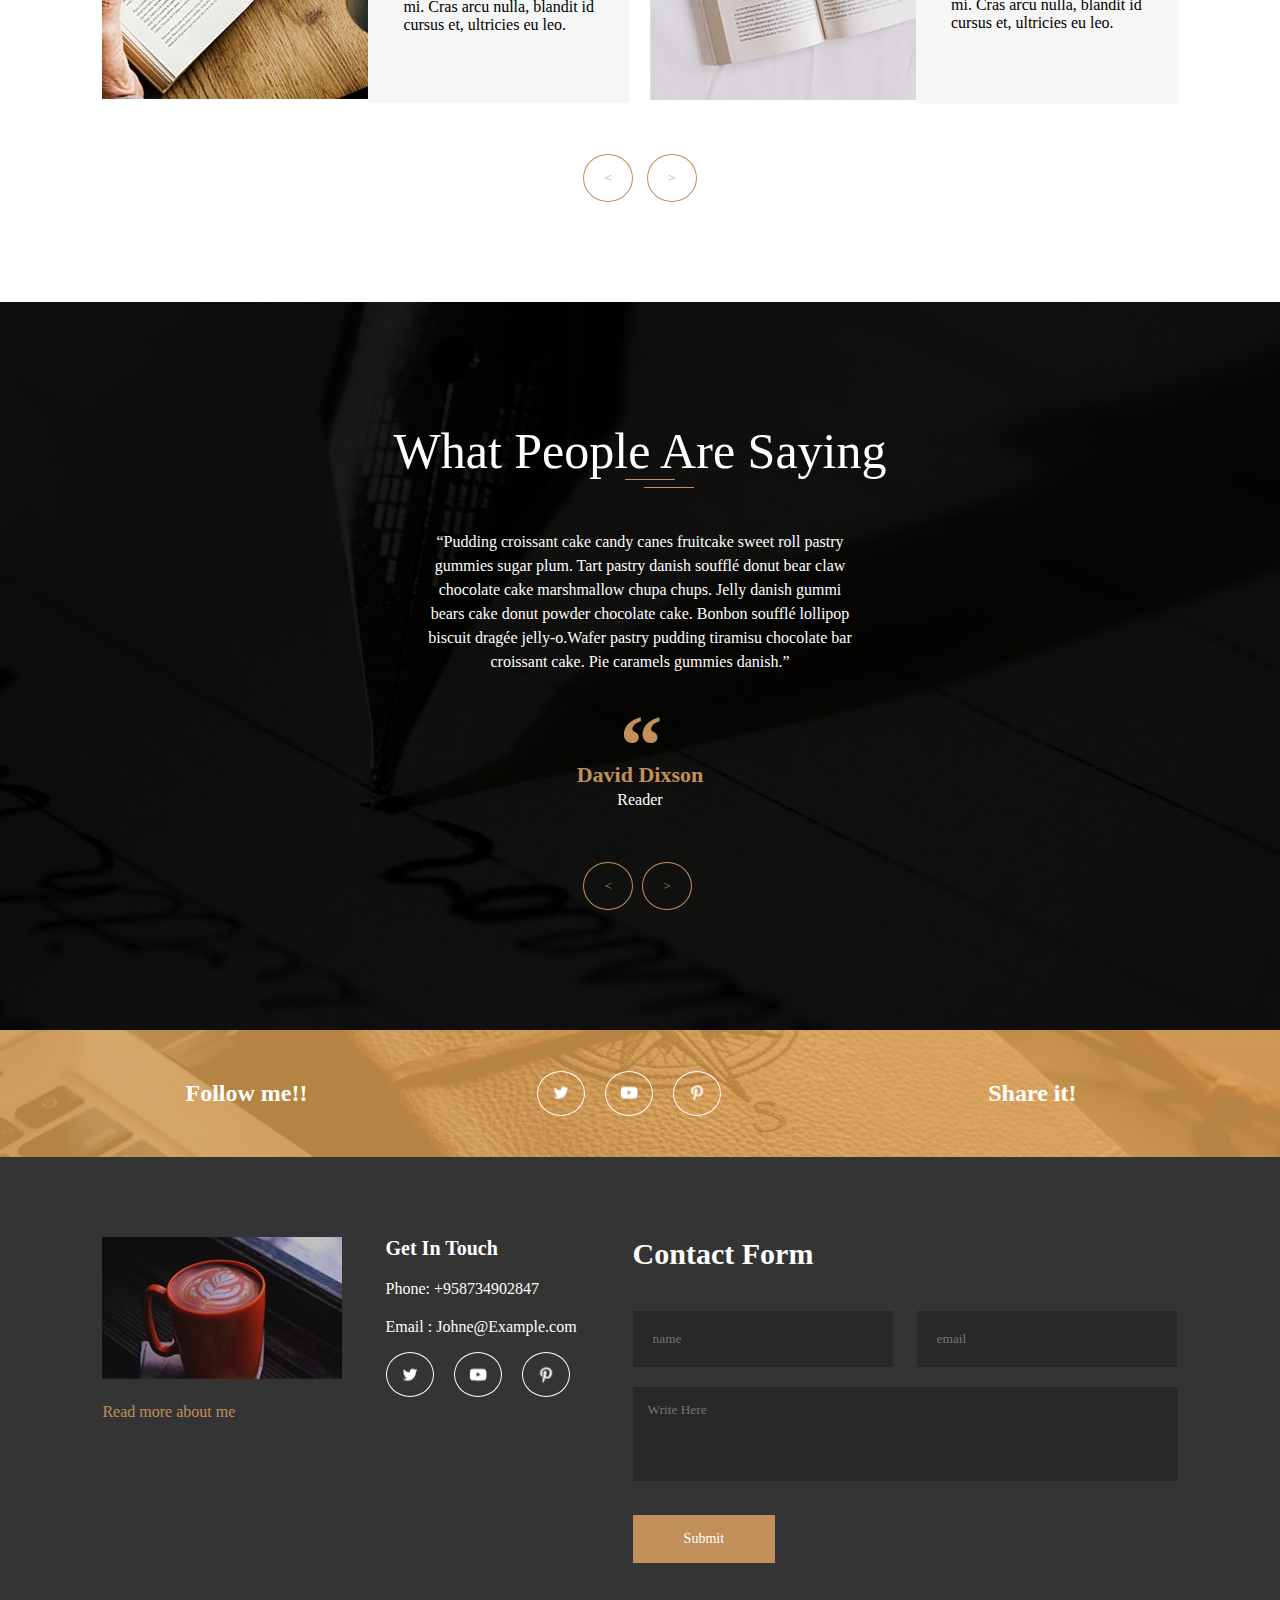
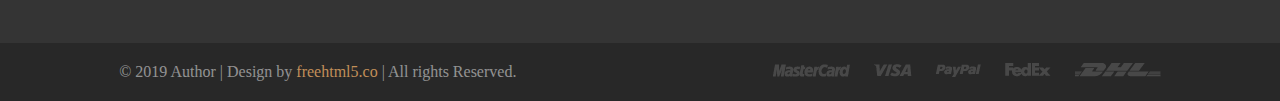
==== commit 15e6534f: "D" ====
--- a/index.html
+++ b/index.html
@@ -26,10 +26,10 @@
                 <a href="#" class="cross-bar"> <i class="fa fa-times" aria-hidden="true"></i> </a>
                 <div class="menu">
                     <ul>
-                        <li><a href="/index.html">Home</a></li>
-                        <li><a href="/about.html">About</a></li>
-                        <li><a href="/portfolio.html">Portfolio</a></li>
-                        <li><a href="/contact.html">Contact</a></li>
+                        <li><a href="../index.html">Home</a></li>
+                        <li><a href="../about.html">About</a></li>
+                        <li><a href="../portfolio.html">Portfolio</a></li>
+                        <li><a href="../contact.html">Contact</a></li>
                     </ul>
                 </div>
             </div>
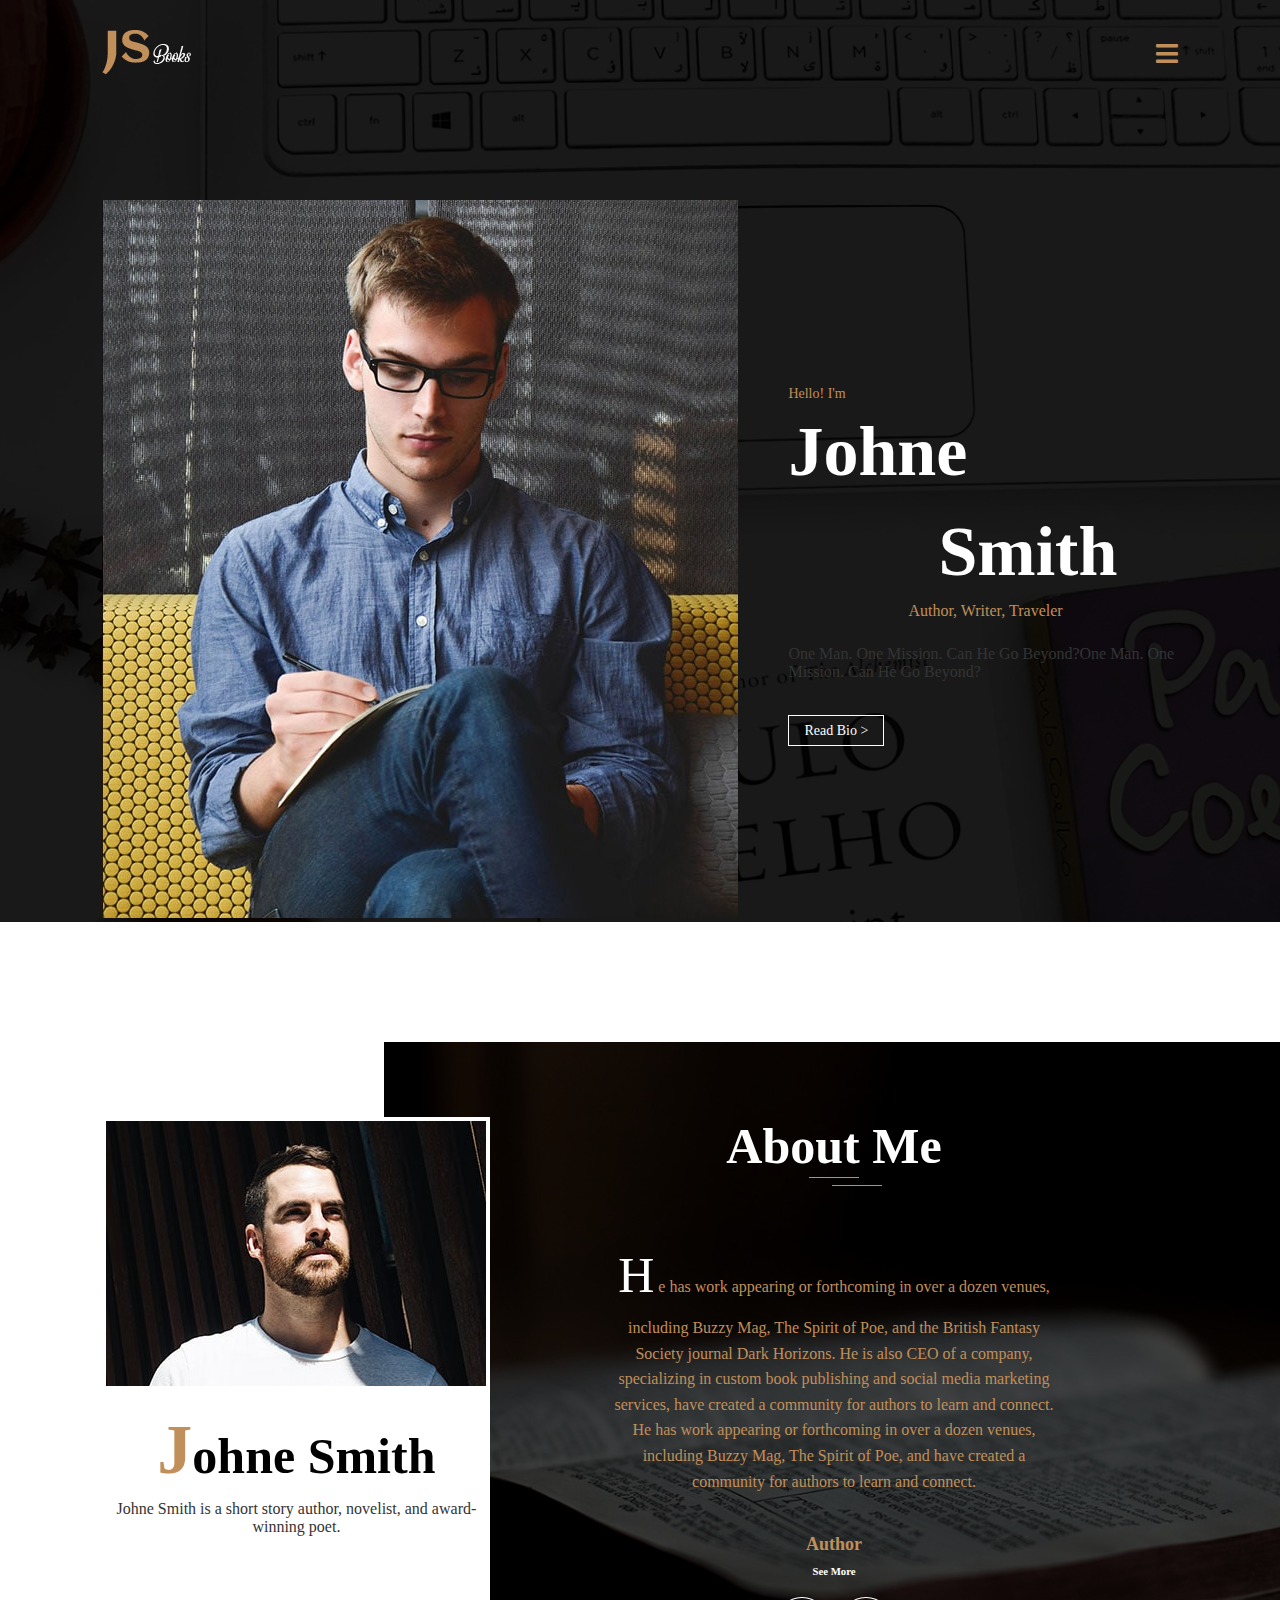
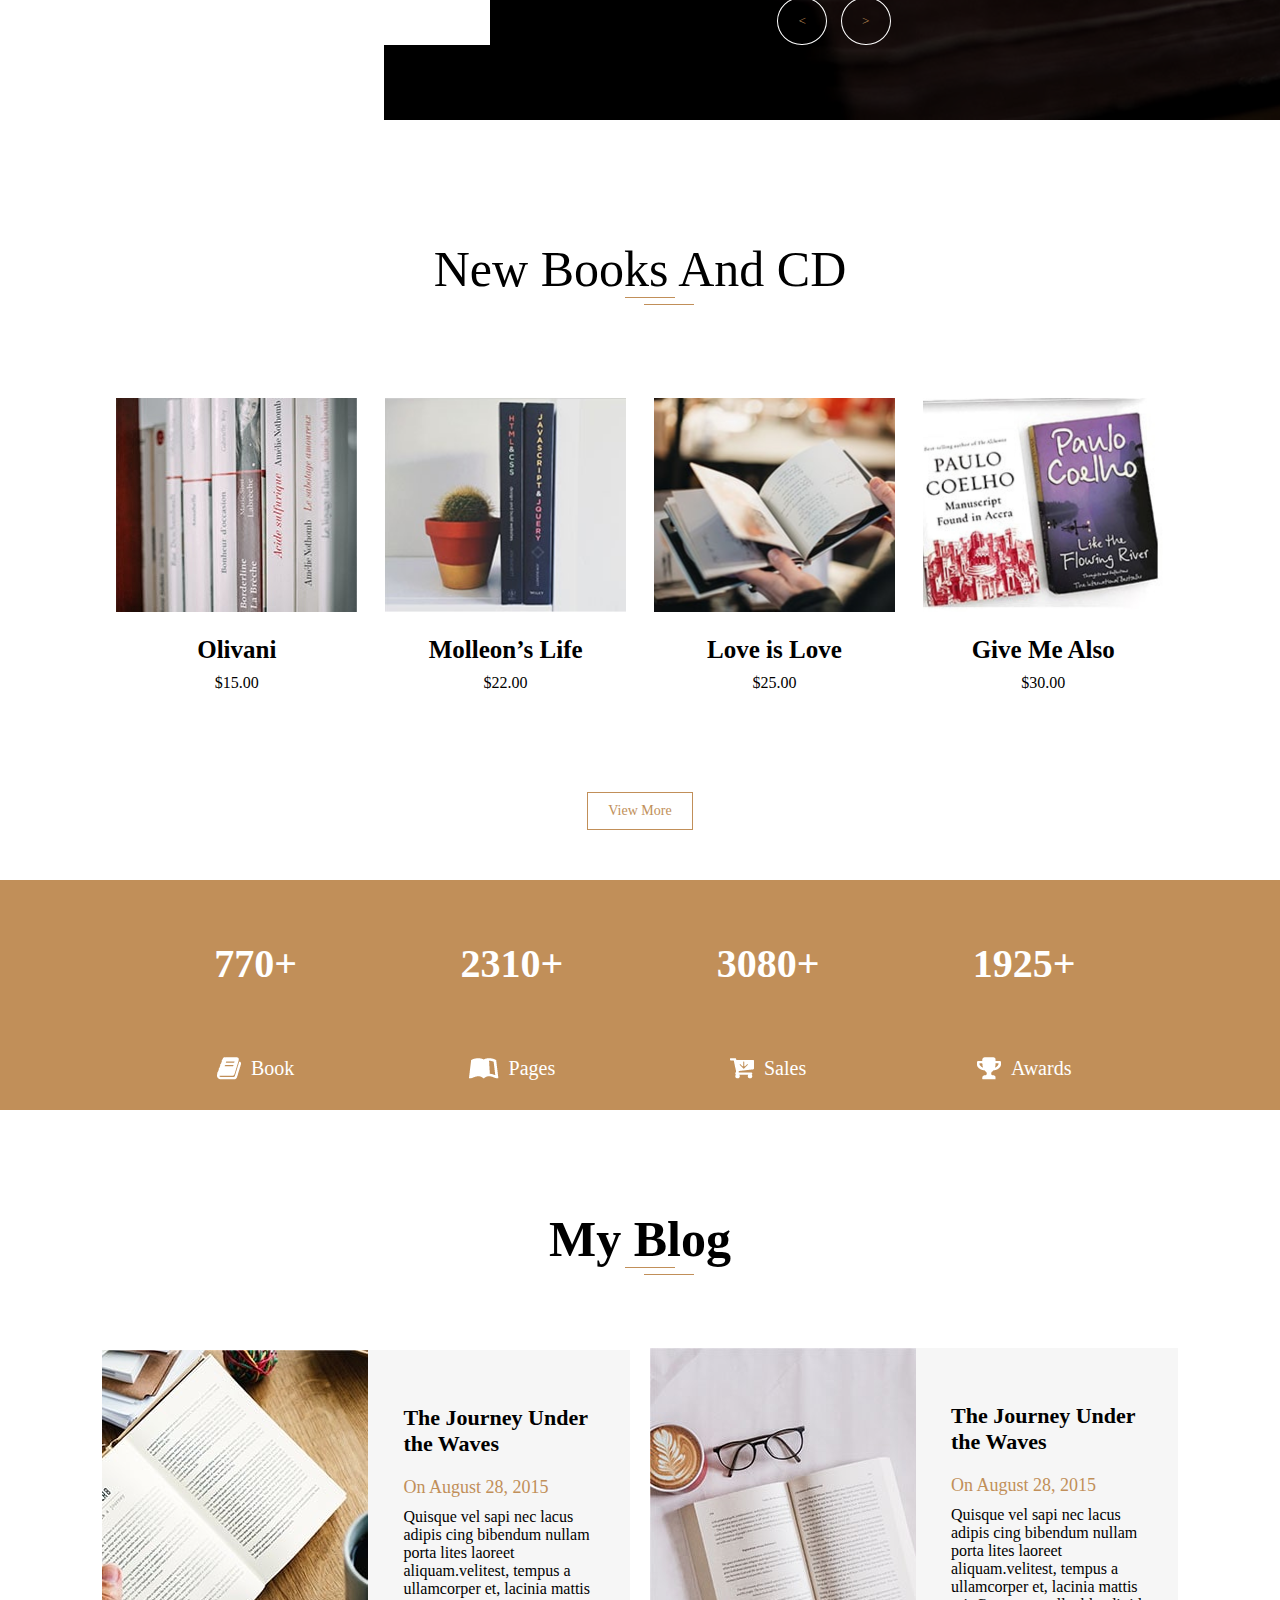
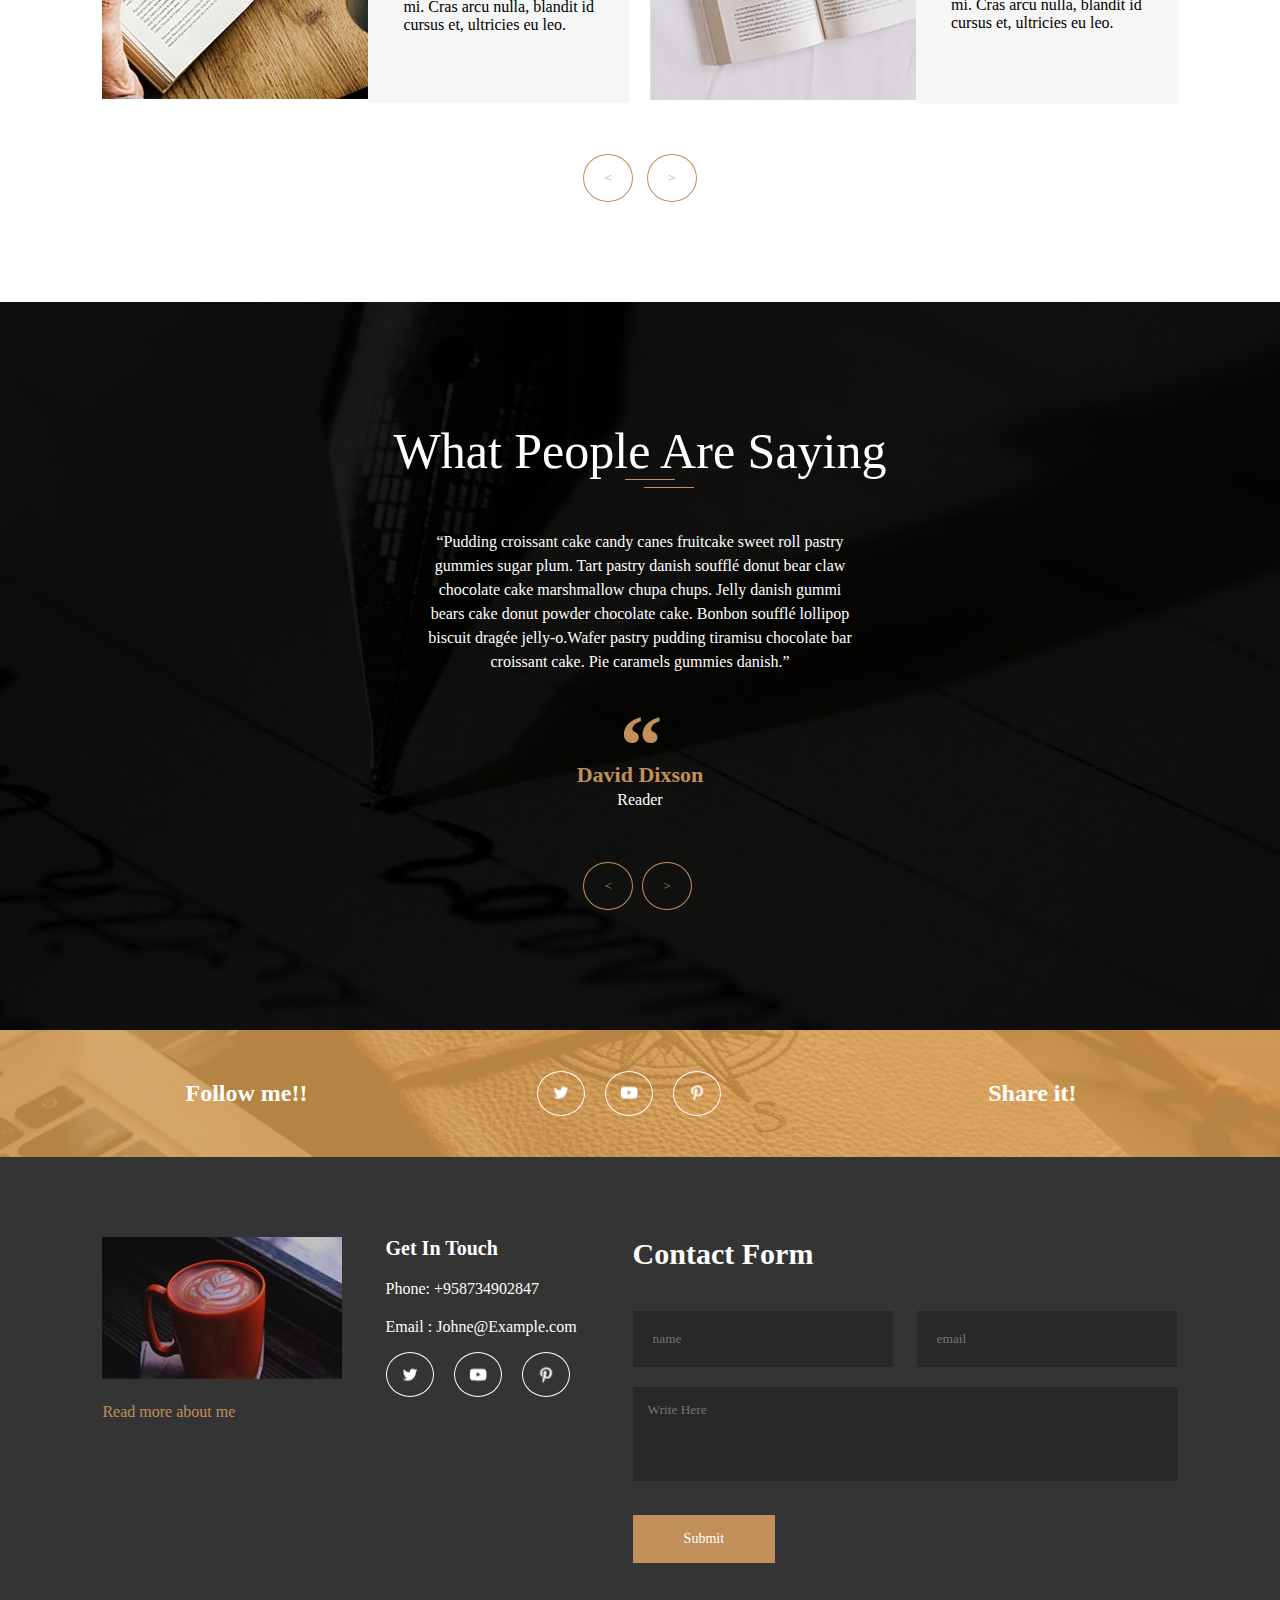
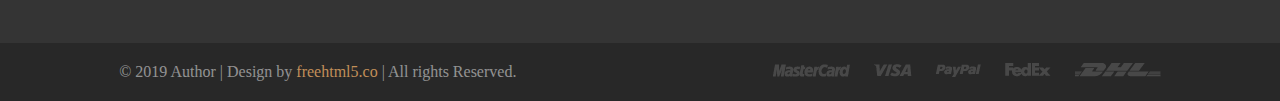
==== commit 8901342b: "t" ====
--- a/index.html
+++ b/index.html
@@ -26,10 +26,10 @@
                 <a href="#" class="cross-bar"> <i class="fa fa-times" aria-hidden="true"></i> </a>
                 <div class="menu">
                     <ul>
-                        <li><a href="../index.html">Home</a></li>
-                        <li><a href="../about.html">About</a></li>
-                        <li><a href="../portfolio.html">Portfolio</a></li>
-                        <li><a href="../contact.html">Contact</a></li>
+                        <li><a href="/index.html">Home</a></li>
+                        <li><a href="/about.html">About</a></li>
+                        <li><a href="/portfolio.html">Portfolio</a></li>
+                        <li><a href="/contact.html">Contact</a></li>
                     </ul>
                 </div>
             </div>
